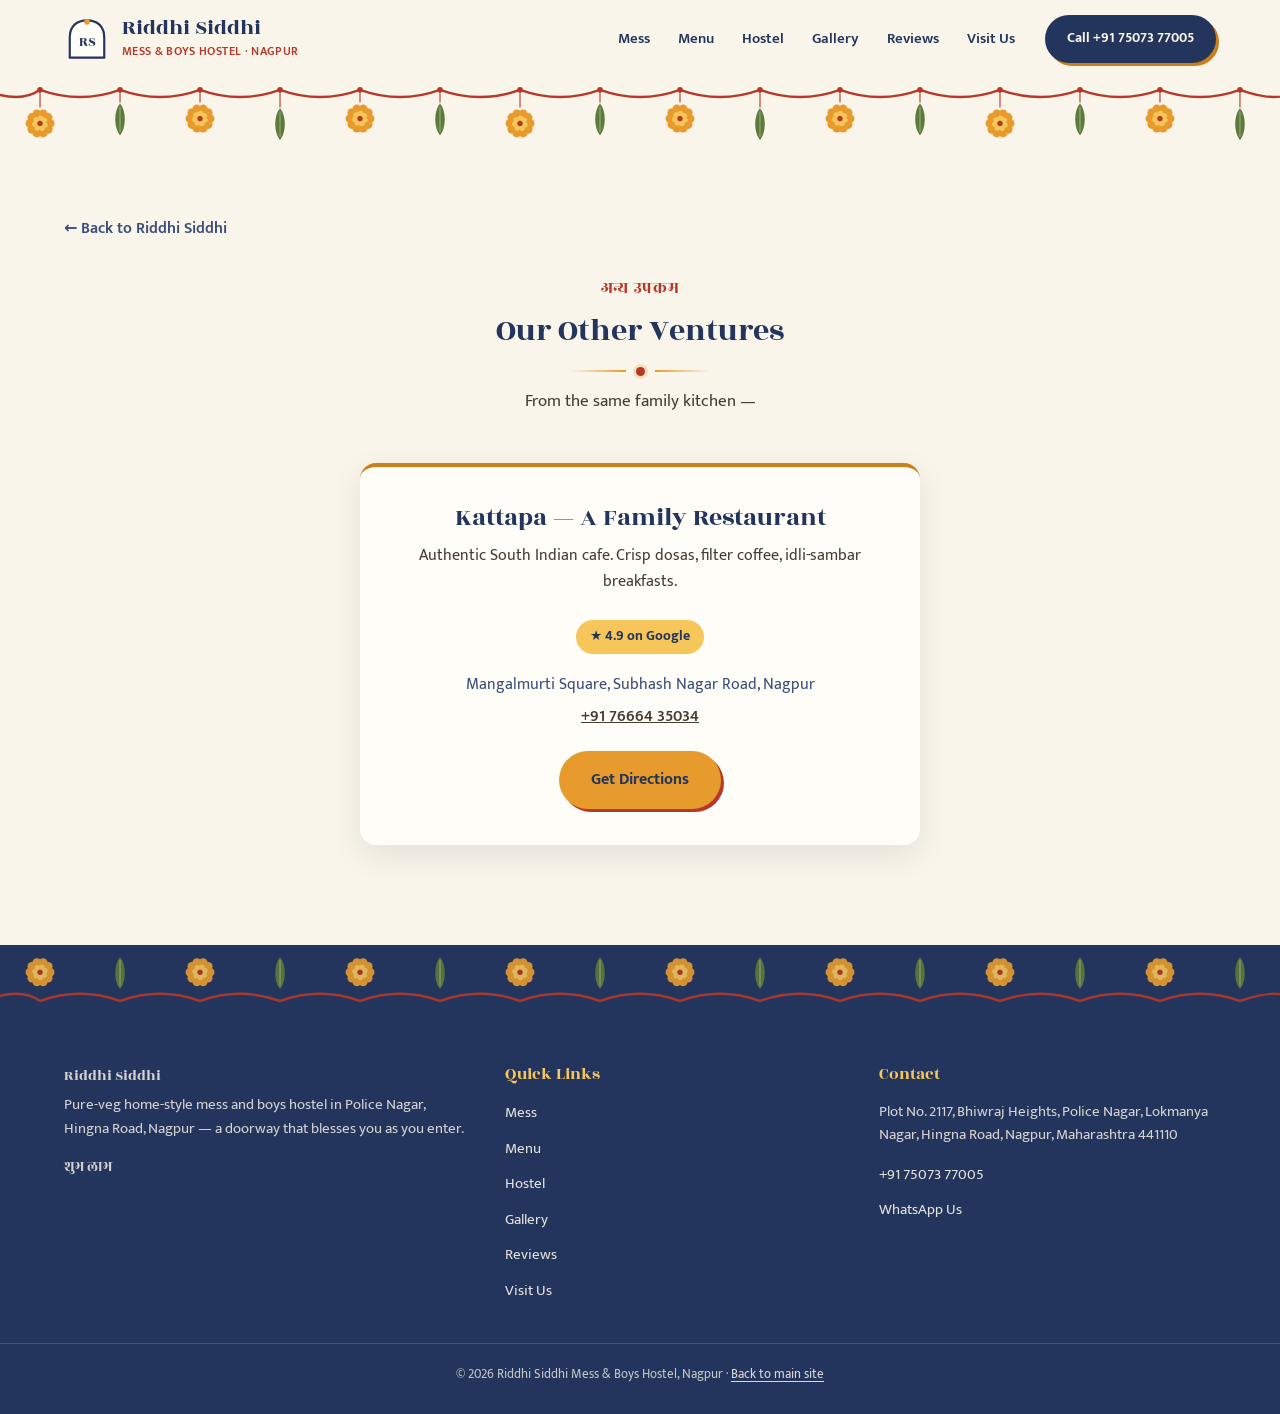
==== ventures.html @ 5cae67b5 "Riddhi Siddhi Mess & Boys Hostel — client review build Static demo site for owner review: mess-first" ====
<!DOCTYPE html>
<html lang="en">
<head>
<meta charset="UTF-8">
<meta name="viewport" content="width=device-width, initial-scale=1.0">
<title>Our Other Ventures · Riddhi Siddhi</title>
<meta name="description" content="From the same family kitchen — Kattapa, a family South Indian restaurant in Nagpur. A quiet page from the team behind Riddhi Siddhi Mess & Boys Hostel.">
<meta property="og:title" content="Our Other Ventures · Riddhi Siddhi">
<meta property="og:description" content="From the same family kitchen — Kattapa, a family South Indian restaurant in Nagpur.">
<meta property="og:type" content="website">
<meta property="og:image" content="https://hitmanrepo.github.io/riddhi-siddhi-demo/assets/photos/photo-7.jpg">

<link rel="icon" href="data:image/svg+xml,%3Csvg xmlns='http://www.w3.org/2000/svg' viewBox='0 0 64 64'%3E%3Crect width='64' height='64' rx='14' fill='%2323355C'/%3E%3Ccircle cx='32' cy='32' r='13' fill='%23C97F1A'/%3E%3Ccircle cx='44' cy='32' r='7' fill='%23E89B2D'/%3E%3Ccircle cx='39.7' cy='43.7' r='7' fill='%23E89B2D'/%3E%3Ccircle cx='27.3' cy='47.1' r='7' fill='%23E89B2D'/%3E%3Ccircle cx='17.4' cy='39.1' r='7' fill='%23E89B2D'/%3E%3Ccircle cx='17.4' cy='24.9' r='7' fill='%23E89B2D'/%3E%3Ccircle cx='27.3' cy='16.9' r='7' fill='%23E89B2D'/%3E%3Ccircle cx='39.7' cy='20.3' r='7' fill='%23E89B2D'/%3E%3Ccircle cx='32' cy='32' r='5' fill='%23B5382A'/%3E%3C/svg%3E">

<link rel="preconnect" href="https://fonts.googleapis.com">
<link rel="preconnect" href="https://fonts.gstatic.com" crossorigin>
<link href="https://fonts.googleapis.com/css2?family=Rozha+One&family=Mukta:wght@400;500;600;700&display=swap" rel="stylesheet">

<link rel="stylesheet" href="css/styles.css">
</head>
<body>
<a class="skip-link" href="#main">Skip to main content</a>

<svg style="display:none" aria-hidden="true">
<defs>
<symbol id="logo-mark" viewBox="0 0 64 64">
  <path d="M8 58V30C8 14 18 6 32 6C46 6 56 14 56 30V58" fill="var(--card)" stroke="var(--nila)" stroke-width="3"/>
  <circle cx="32" cy="8" r="4" fill="var(--genda)"/>
  <text x="32" y="42" text-anchor="middle" font-family="'Rozha One', Georgia, serif" font-size="20" fill="var(--nila)">RS</text>
  <path d="M8 58H56" stroke="var(--nila)" stroke-width="3" stroke-linecap="round"/>
</symbol>
<symbol id="toran-pompom" viewBox="0 0 40 40">
  <circle cx="20" cy="20" r="13" fill="var(--genda-deep)"/>
  <circle cx="32.5" cy="20.0" r="5.6" fill="var(--genda)"/>
  <circle cx="30.1" cy="27.3" r="5.6" fill="var(--genda)"/>
  <circle cx="23.9" cy="31.9" r="5.6" fill="var(--genda)"/>
  <circle cx="16.1" cy="31.9" r="5.6" fill="var(--genda)"/>
  <circle cx="9.9" cy="27.3" r="5.6" fill="var(--genda)"/>
  <circle cx="7.5" cy="20.0" r="5.6" fill="var(--genda)"/>
  <circle cx="9.9" cy="12.7" r="5.6" fill="var(--genda)"/>
  <circle cx="16.1" cy="8.1" r="5.6" fill="var(--genda)"/>
  <circle cx="23.9" cy="8.1" r="5.6" fill="var(--genda)"/>
  <circle cx="30.1" cy="12.7" r="5.6" fill="var(--genda)"/>
  <circle cx="26.2" cy="21.9" r="3.4" fill="var(--haldi)"/>
  <circle cx="22.4" cy="26.1" r="3.4" fill="var(--haldi)"/>
  <circle cx="16.7" cy="25.6" r="3.4" fill="var(--haldi)"/>
  <circle cx="13.6" cy="21.0" r="3.4" fill="var(--haldi)"/>
  <circle cx="15.2" cy="15.6" r="3.4" fill="var(--haldi)"/>
  <circle cx="20.5" cy="13.5" r="3.4" fill="var(--haldi)"/>
  <circle cx="25.4" cy="16.3" r="3.4" fill="var(--haldi)"/>
  <circle cx="20" cy="20" r="3.2" fill="var(--kumkum)"/>
</symbol>
<symbol id="toran-leaf" viewBox="0 0 22 42">
  <path d="M11 1 C19 10 19 31 11 41 C3 31 3 10 11 1 Z" fill="var(--mehendi)"/>
  <path d="M11 5 C11 15 11 27 11 37" stroke="rgba(250,245,234,.55)" stroke-width="1" fill="none"/>
</symbol>
</defs>
</svg>

<header class="site-header">
  <div class="header-inner">
    <a class="brand" href="index.html" aria-label="Riddhi Siddhi home">
      <svg viewBox="0 0 64 64" aria-hidden="true"><use href="#logo-mark"></use></svg>
      <span>
        <span class="brand-word">Riddhi Siddhi</span>
        <span class="brand-sub">Mess &amp; Boys Hostel · Nagpur</span>
      </span>
    </a>

    <nav class="main-nav" aria-label="Primary">
      <ul>
        <li><a href="index.html#mess">Mess</a></li>
        <li><a href="index.html#menu">Menu</a></li>
        <li><a href="index.html#hostel">Hostel</a></li>
        <li><a href="index.html#gallery">Gallery</a></li>
        <li><a href="index.html#reviews">Reviews</a></li>
        <li><a href="index.html#visit">Visit Us</a></li>
      </ul>
      <a class="btn btn-call phone-pill" href="tel:+917507377005">Call +91 75073 77005</a>
    </nav>

    <button class="nav-toggle" aria-label="Open menu" aria-expanded="false" aria-controls="mobile-panel">
      <svg viewBox="0 0 24 24" fill="none" stroke="currentColor" stroke-width="2.2" stroke-linecap="round" aria-hidden="true">
        <path d="M3 6h18M3 12h18M3 18h18"/>
      </svg>
    </button>

    <div class="mobile-panel" id="mobile-panel">
      <ul>
        <li><a href="index.html#mess">Mess</a></li>
        <li><a href="index.html#menu">Menu</a></li>
        <li><a href="index.html#hostel">Hostel</a></li>
        <li><a href="index.html#gallery">Gallery</a></li>
        <li><a href="index.html#reviews">Reviews</a></li>
        <li><a href="index.html#visit">Visit Us</a></li>
      </ul>
      <a class="btn btn-call" href="tel:+917507377005">Call +91 75073 77005</a>
    </div>
  </div>

  <div class="toran-wrap">
    <svg class="toran" viewBox="0 0 1600 86" preserveAspectRatio="xMidYMin meet" aria-hidden="true" focusable="false">
      <path d="M -20 16 Q 25.0 34 50.0 16 Q 100.0 34 150.0 16 Q 200.0 34 250.0 16 Q 300.0 34 350.0 16 Q 400.0 34 450.0 16 Q 500.0 34 550.0 16 Q 600.0 34 650.0 16 Q 700.0 34 750.0 16 Q 800.0 34 850.0 16 Q 900.0 34 950.0 16 Q 1000.0 34 1050.0 16 Q 1100.0 34 1150.0 16 Q 1200.0 34 1250.0 16 Q 1300.0 34 1350.0 16 Q 1400.0 34 1450.0 16 Q 1500.0 34 1550.0 16 Q 1600.0 34 1620 16" fill="none" stroke="var(--kumkum)" stroke-width="3" stroke-linecap="round"/>
      <circle cx="50.0" cy="16" r="3.5" fill="var(--kumkum)"/><circle cx="150.0" cy="16" r="3.5" fill="var(--kumkum)"/><circle cx="250.0" cy="16" r="3.5" fill="var(--kumkum)"/><circle cx="350.0" cy="16" r="3.5" fill="var(--kumkum)"/><circle cx="450.0" cy="16" r="3.5" fill="var(--kumkum)"/><circle cx="550.0" cy="16" r="3.5" fill="var(--kumkum)"/><circle cx="650.0" cy="16" r="3.5" fill="var(--kumkum)"/><circle cx="750.0" cy="16" r="3.5" fill="var(--kumkum)"/><circle cx="850.0" cy="16" r="3.5" fill="var(--kumkum)"/><circle cx="950.0" cy="16" r="3.5" fill="var(--kumkum)"/><circle cx="1050.0" cy="16" r="3.5" fill="var(--kumkum)"/><circle cx="1150.0" cy="16" r="3.5" fill="var(--kumkum)"/><circle cx="1250.0" cy="16" r="3.5" fill="var(--kumkum)"/><circle cx="1350.0" cy="16" r="3.5" fill="var(--kumkum)"/><circle cx="1450.0" cy="16" r="3.5" fill="var(--kumkum)"/><circle cx="1550.0" cy="16" r="3.5" fill="var(--kumkum)"/>
      <g class="toran-pendant" style="animation-delay:0.00s"><line x1="50.0" y1="16" x2="50.0" y2="38" stroke="var(--kumkum)" stroke-width="1.4"/><use href="#toran-pompom" x="30.0" y="38.0" width="40" height="40"/></g>
      <g class="toran-pendant" style="animation-delay:0.35s"><line x1="150.0" y1="16" x2="150.0" y2="32" stroke="var(--kumkum)" stroke-width="1.4"/><use href="#toran-leaf" x="139.0" y="32.0" width="22" height="42"/></g>
      <g class="toran-pendant" style="animation-delay:0.70s"><line x1="250.0" y1="16" x2="250.0" y2="32" stroke="var(--kumkum)" stroke-width="1.4"/><use href="#toran-pompom" x="230.0" y="32.0" width="40" height="40"/></g>
      <g class="toran-pendant" style="animation-delay:1.05s"><line x1="350.0" y1="16" x2="350.0" y2="38" stroke="var(--kumkum)" stroke-width="1.4"/><use href="#toran-leaf" x="339.0" y="38.0" width="22" height="42"/></g>
      <g class="toran-pendant" style="animation-delay:1.40s"><line x1="450.0" y1="16" x2="450.0" y2="32" stroke="var(--kumkum)" stroke-width="1.4"/><use href="#toran-pompom" x="430.0" y="32.0" width="40" height="40"/></g>
      <g class="toran-pendant" style="animation-delay:0.00s"><line x1="550.0" y1="16" x2="550.0" y2="32" stroke="var(--kumkum)" stroke-width="1.4"/><use href="#toran-leaf" x="539.0" y="32.0" width="22" height="42"/></g>
      <g class="toran-pendant" style="animation-delay:0.35s"><line x1="650.0" y1="16" x2="650.0" y2="38" stroke="var(--kumkum)" stroke-width="1.4"/><use href="#toran-pompom" x="630.0" y="38.0" width="40" height="40"/></g>
      <g class="toran-pendant" style="animation-delay:0.70s"><line x1="750.0" y1="16" x2="750.0" y2="32" stroke="var(--kumkum)" stroke-width="1.4"/><use href="#toran-leaf" x="739.0" y="32.0" width="22" height="42"/></g>
      <g class="toran-pendant" style="animation-delay:1.05s"><line x1="850.0" y1="16" x2="850.0" y2="32" stroke="var(--kumkum)" stroke-width="1.4"/><use href="#toran-pompom" x="830.0" y="32.0" width="40" height="40"/></g>
      <g class="toran-pendant" style="animation-delay:1.40s"><line x1="950.0" y1="16" x2="950.0" y2="38" stroke="var(--kumkum)" stroke-width="1.4"/><use href="#toran-leaf" x="939.0" y="38.0" width="22" height="42"/></g>
      <g class="toran-pendant" style="animation-delay:0.00s"><line x1="1050.0" y1="16" x2="1050.0" y2="32" stroke="var(--kumkum)" stroke-width="1.4"/><use href="#toran-pompom" x="1030.0" y="32.0" width="40" height="40"/></g>
      <g class="toran-pendant" style="animation-delay:0.35s"><line x1="1150.0" y1="16" x2="1150.0" y2="32" stroke="var(--kumkum)" stroke-width="1.4"/><use href="#toran-leaf" x="1139.0" y="32.0" width="22" height="42"/></g>
      <g class="toran-pendant" style="animation-delay:0.70s"><line x1="1250.0" y1="16" x2="1250.0" y2="38" stroke="var(--kumkum)" stroke-width="1.4"/><use href="#toran-pompom" x="1230.0" y="38.0" width="40" height="40"/></g>
      <g class="toran-pendant" style="animation-delay:1.05s"><line x1="1350.0" y1="16" x2="1350.0" y2="32" stroke="var(--kumkum)" stroke-width="1.4"/><use href="#toran-leaf" x="1339.0" y="32.0" width="22" height="42"/></g>
      <g class="toran-pendant" style="animation-delay:1.40s"><line x1="1450.0" y1="16" x2="1450.0" y2="32" stroke="var(--kumkum)" stroke-width="1.4"/><use href="#toran-pompom" x="1430.0" y="32.0" width="40" height="40"/></g>
      <g class="toran-pendant" style="animation-delay:0.00s"><line x1="1550.0" y1="16" x2="1550.0" y2="38" stroke="var(--kumkum)" stroke-width="1.4"/><use href="#toran-leaf" x="1539.0" y="38.0" width="22" height="42"/></g>
    </svg>
  </div>
</header>

<main id="main" class="ventures-main">
  <div class="container">
    <a class="back-link reveal" href="index.html">&larr; Back to Riddhi Siddhi</a>

    <div class="section-head reveal">
      <span class="eyebrow" lang="hi">अन्य उपक्रम</span>
      <h1>Our Other Ventures</h1>
      <div class="marigold-rule"><span class="dot" aria-hidden="true"></span></div>
      <p class="lede">From the same family kitchen —</p>
    </div>

    <div class="venture-card reveal">
      <h3>Kattapa — A Family Restaurant</h3>
      <p>Authentic South Indian cafe. Crisp dosas, filter coffee, idli-sambar breakfasts.</p>
      <span class="rating-chip">&#9733; 4.9 on Google</span>
      <address>Mangalmurti Square, Subhash Nagar Road, Nagpur</address>
      <p class="v-phone"><a href="tel:+917666435034">+91 76664 35034</a></p>
      <a class="btn btn-primary" href="https://www.google.com/maps/search/?api=1&query=Kattapa+a+family+Restaurant+Nagpur" target="_blank" rel="noopener">Get Directions</a>
    </div>
  </div>
</main>

<footer class="site-footer">
  <div class="footer-toran-wrap">
    <svg class="toran" viewBox="0 0 1600 86" preserveAspectRatio="xMidYMin meet" aria-hidden="true" focusable="false">
      <path d="M -20 16 Q 25.0 34 50.0 16 Q 100.0 34 150.0 16 Q 200.0 34 250.0 16 Q 300.0 34 350.0 16 Q 400.0 34 450.0 16 Q 500.0 34 550.0 16 Q 600.0 34 650.0 16 Q 700.0 34 750.0 16 Q 800.0 34 850.0 16 Q 900.0 34 950.0 16 Q 1000.0 34 1050.0 16 Q 1100.0 34 1150.0 16 Q 1200.0 34 1250.0 16 Q 1300.0 34 1350.0 16 Q 1400.0 34 1450.0 16 Q 1500.0 34 1550.0 16 Q 1600.0 34 1620 16" fill="none" stroke="var(--kumkum)" stroke-width="3" stroke-linecap="round"/>
      <g class="toran-pendant"><use href="#toran-pompom" x="30.0" y="32.0" width="40" height="40"/></g>
      <g class="toran-pendant" style="animation-delay:.4s"><use href="#toran-leaf" x="139.0" y="30.0" width="22" height="42"/></g>
      <g class="toran-pendant" style="animation-delay:.8s"><use href="#toran-pompom" x="230.0" y="32.0" width="40" height="40"/></g>
      <g class="toran-pendant" style="animation-delay:1.2s"><use href="#toran-leaf" x="339.0" y="30.0" width="22" height="42"/></g>
      <g class="toran-pendant"><use href="#toran-pompom" x="430.0" y="32.0" width="40" height="40"/></g>
      <g class="toran-pendant" style="animation-delay:.4s"><use href="#toran-leaf" x="539.0" y="30.0" width="22" height="42"/></g>
      <g class="toran-pendant" style="animation-delay:.8s"><use href="#toran-pompom" x="630.0" y="32.0" width="40" height="40"/></g>
      <g class="toran-pendant" style="animation-delay:1.2s"><use href="#toran-leaf" x="739.0" y="30.0" width="22" height="42"/></g>
      <g class="toran-pendant"><use href="#toran-pompom" x="830.0" y="32.0" width="40" height="40"/></g>
      <g class="toran-pendant" style="animation-delay:.4s"><use href="#toran-leaf" x="939.0" y="30.0" width="22" height="42"/></g>
      <g class="toran-pendant" style="animation-delay:.8s"><use href="#toran-pompom" x="1030.0" y="32.0" width="40" height="40"/></g>
      <g class="toran-pendant" style="animation-delay:1.2s"><use href="#toran-leaf" x="1139.0" y="30.0" width="22" height="42"/></g>
      <g class="toran-pendant"><use href="#toran-pompom" x="1230.0" y="32.0" width="40" height="40"/></g>
      <g class="toran-pendant" style="animation-delay:.4s"><use href="#toran-leaf" x="1339.0" y="30.0" width="22" height="42"/></g>
      <g class="toran-pendant" style="animation-delay:.8s"><use href="#toran-pompom" x="1430.0" y="32.0" width="40" height="40"/></g>
      <g class="toran-pendant" style="animation-delay:1.2s"><use href="#toran-leaf" x="1539.0" y="30.0" width="22" height="42"/></g>
    </svg>
  </div>

  <div class="footer-inner">
    <div class="footer-col">
      <p class="footer-brand-word">Riddhi Siddhi</p>
      <p>Pure-veg home-style mess and boys hostel in Police Nagar, Hingna Road, Nagpur — a doorway that blesses you as you enter.</p>
      <p class="footer-shubh" lang="hi">शुभ लाभ</p>
    </div>
    <div class="footer-col">
      <h4>Quick Links</h4>
      <ul>
        <li><a href="index.html#mess">Mess</a></li>
        <li><a href="index.html#menu">Menu</a></li>
        <li><a href="index.html#hostel">Hostel</a></li>
        <li><a href="index.html#gallery">Gallery</a></li>
        <li><a href="index.html#reviews">Reviews</a></li>
        <li><a href="index.html#visit">Visit Us</a></li>
      </ul>
    </div>
    <div class="footer-col">
      <h4>Contact</h4>
      <p>Plot No. 2117, Bhiwraj Heights, Police Nagar, Lokmanya Nagar, Hingna Road, Nagpur, Maharashtra 441110</p>
      <ul>
        <li><a href="tel:+917507377005">+91 75073 77005</a></li>
        <li><a href="https://wa.me/917507377005" target="_blank" rel="noopener">WhatsApp Us</a></li>
      </ul>
    </div>
  </div>

  <div class="footer-bottom">
    &copy; 2026 Riddhi Siddhi Mess &amp; Boys Hostel, Nagpur · <a href="index.html">Back to main site</a>
  </div>
</footer>

<script src="js/main.js"></script>
</body>
</html>
---- css/styles.css ----
/* ==========================================================================
   Riddhi Siddhi Mess & Boys Hostel — stylesheet
   Brand: "Shubh Labh" — deep indigo + marigold + kumkum red on warm ivory
   ========================================================================== */

:root {
  --ivory:      #FAF5EA;
  --ivory-deep: #F3EAD8;
  --nila:       #23355C;
  --nila-soft:  #3A4E7A;
  --genda:      #E89B2D;
  --genda-deep: #C97F1A;
  --kumkum:     #B5382A;
  --mehendi:    #5C7A3B;
  --haldi:      #F6C65B;
  --ink-body:   #453D33;
  --card:       #FFFDF7;
  --shadow:     0 10px 30px rgba(35,53,92,.10);

  --font-display: "Rozha One", Georgia, "Times New Roman", serif;
  --font-body: "Mukta", system-ui, -apple-system, "Segoe UI", sans-serif;

  --container-w: 1200px;
  --radius: 16px;
  --header-h: 78px;
}

/* ---------- Reset ---------- */
*, *::before, *::after { box-sizing: border-box; }
html { scroll-behavior: smooth; }
section[id], main[id] { scroll-margin-top: calc(var(--header-h) + 44px); }
@media (prefers-reduced-motion: reduce) {
  html { scroll-behavior: auto; }
  *, *::before, *::after {
    animation-duration: 0.001ms !important;
    animation-iteration-count: 1 !important;
    transition-duration: 0.001ms !important;
    scroll-behavior: auto !important;
  }
}
body {
  margin: 0;
  background: var(--ivory);
  color: var(--ink-body);
  font-family: var(--font-body);
  font-weight: 400;
  line-height: 1.6;
  -webkit-font-smoothing: antialiased;
  overflow-x: hidden;
}
img { max-width: 100%; display: block; }
h1, h2, h3, h4 {
  font-family: var(--font-display);
  color: var(--nila);
  font-weight: 400;
  line-height: 1.2;
  margin: 0 0 .5em;
}
p { margin: 0 0 1em; }
a { color: inherit; }
ul { margin: 0; padding: 0; list-style: none; }
button { font-family: inherit; }

/* ---------- Utility ---------- */
.container {
  width: 100%;
  max-width: var(--container-w);
  margin-inline: auto;
  padding-inline: 24px;
}
.sr-only {
  position: absolute;
  width: 1px; height: 1px;
  padding: 0; margin: -1px;
  overflow: hidden;
  clip: rect(0,0,0,0);
  white-space: nowrap;
  border: 0;
}
.skip-link {
  position: absolute;
  left: 12px; top: -60px;
  background: var(--nila);
  color: var(--ivory);
  padding: 10px 18px;
  border-radius: 8px;
  z-index: 1000;
  transition: top .2s ease;
  text-decoration: none;
  font-weight: 600;
}
.skip-link:focus { top: 12px; }

:focus-visible {
  outline: 3px solid var(--genda);
  outline-offset: 3px;
  border-radius: 4px;
}

section { position: relative; padding: 84px 0; }
.band-ivory { background: var(--ivory); }
.band-deep  { background: var(--ivory-deep); }

/* section opener: eyebrow + heading + marigold rule */
.section-head {
  text-align: center;
  max-width: 720px;
  margin: 0 auto 48px;
}
.eyebrow {
  display: inline-block;
  font-family: var(--font-display);
  color: var(--kumkum);
  font-size: 1.05rem;
  letter-spacing: .04em;
  margin-bottom: 10px;
}
.section-head h2 {
  font-size: clamp(1.9rem, 3.2vw, 2.7rem);
}
.section-head .lede {
  color: var(--ink-body);
  font-size: 1.05rem;
  margin-top: 12px;
}
.marigold-rule {
  display: flex;
  align-items: center;
  justify-content: center;
  gap: 10px;
  margin: 16px auto 0;
  width: 140px;
}
.marigold-rule::before,
.marigold-rule::after {
  content: "";
  height: 2px;
  flex: 1;
  background: linear-gradient(90deg, transparent, var(--genda));
}
.marigold-rule::after { background: linear-gradient(90deg, var(--genda), transparent); }
.marigold-rule .dot {
  width: 9px; height: 9px;
  border-radius: 50%;
  background: var(--kumkum);
  flex-shrink: 0;
  box-shadow: 0 0 0 3px rgba(232,155,45,.25);
}

/* buttons */
.btn {
  display: inline-flex;
  align-items: center;
  gap: 8px;
  padding: 14px 30px;
  border-radius: 999px;
  font-weight: 700;
  font-size: 1rem;
  text-decoration: none;
  border: 2px solid transparent;
  cursor: pointer;
  transition: transform .18s ease, box-shadow .18s ease, background .18s ease;
}
.btn-primary {
  background: var(--genda);
  color: var(--nila);
  box-shadow: 3px 3px 0 var(--kumkum);
}
.btn-primary:hover { background: var(--genda-deep); transform: translateY(-2px); box-shadow: 4px 5px 0 var(--kumkum); }
.btn-outline {
  background: transparent;
  border-color: var(--nila);
  color: var(--nila);
}
.btn-outline:hover { background: var(--nila); color: var(--ivory); transform: translateY(-2px); }
.btn-call {
  background: var(--nila);
  color: var(--ivory);
  box-shadow: 3px 3px 0 var(--genda-deep);
}
.btn-call:hover { background: var(--nila-soft); transform: translateY(-2px); }
.btn-whatsapp {
  background: var(--mehendi);
  color: var(--ivory);
  box-shadow: 3px 3px 0 var(--nila);
}
.btn-whatsapp:hover { background: #4c6630; transform: translateY(-2px); }
.btn small { font-weight: 500; opacity: .85; }

/* ---------- Header ---------- */
.site-header {
  position: sticky;
  top: 0;
  z-index: 500;
  background: rgba(250,245,234,.92);
  backdrop-filter: blur(6px);
  -webkit-backdrop-filter: blur(6px);
  transition: box-shadow .25s ease;
}
.site-header.is-scrolled {
  box-shadow: 0 6px 20px rgba(35,53,92,.12);
}
.header-inner {
  max-width: var(--container-w);
  margin-inline: auto;
  padding: 0 24px;
  height: var(--header-h);
  display: flex;
  align-items: center;
  justify-content: space-between;
  gap: 16px;
}
.brand {
  display: flex;
  align-items: center;
  gap: 12px;
  text-decoration: none;
}
.brand svg { width: 46px; height: 46px; flex-shrink: 0; }
.brand-word {
  font-family: var(--font-display);
  color: var(--nila);
  font-size: 1.35rem;
  line-height: 1.1;
}
.brand-sub {
  display: block;
  font-family: var(--font-body);
  font-size: .72rem;
  font-weight: 600;
  letter-spacing: .03em;
  color: var(--kumkum);
  text-transform: uppercase;
}
.main-nav {
  display: flex;
  align-items: center;
  gap: 28px;
}
.main-nav ul { display: flex; gap: 24px; }
.main-nav a:not(.btn) {
  text-decoration: none;
  color: var(--nila);
  font-weight: 600;
  font-size: .96rem;
  padding: 6px 2px;
  position: relative;
}
.main-nav a:not(.btn)::after {
  content: "";
  position: absolute;
  left: 0; right: 100%;
  bottom: -2px;
  height: 2px;
  background: var(--genda);
  transition: right .2s ease;
}
.main-nav a:not(.btn):hover::after,
.main-nav a.is-active::after { right: 0; }
.main-nav a.is-active { color: var(--kumkum); }
.phone-pill {
  padding: 10px 20px;
  font-size: .9rem;
}
.nav-toggle {
  display: none;
  background: none;
  border: none;
  cursor: pointer;
  padding: 8px;
  color: var(--nila);
}
.nav-toggle svg { width: 28px; height: 28px; }
.mobile-panel {
  display: none;
  position: absolute;
  top: 100%; left: 0; right: 0;
  background: var(--ivory);
  border-top: 1px solid rgba(35,53,92,.12);
  box-shadow: 0 12px 24px rgba(35,53,92,.14);
  padding: 20px 24px 28px;
}
.mobile-panel ul { display: flex; flex-direction: column; gap: 4px; }
.mobile-panel a:not(.btn) {
  display: block;
  padding: 12px 4px;
  text-decoration: none;
  color: var(--nila);
  font-weight: 600;
  font-size: 1.05rem;
  border-bottom: 1px solid rgba(35,53,92,.08);
}
.mobile-panel .btn { margin-top: 16px; width: 100%; justify-content: center; }
.site-header.nav-open .mobile-panel { display: block; }

/* ---------- Toran garland ---------- */
.toran-wrap {
  position: relative;
  width: 100%;
  max-height: 150px;
  overflow: hidden;
  pointer-events: none;
  margin-top: -1px;
}
.toran { width: 100%; height: auto; display: block; }
.toran-pendant {
  transform-box: fill-box;
  transform-origin: 50% 0%;
  animation: toran-sway 3.4s ease-in-out infinite;
}
@keyframes toran-sway {
  0%, 100% { transform: rotate(-2deg); }
  50% { transform: rotate(2deg); }
}
@media (prefers-reduced-motion: reduce) {
  .toran-pendant { animation: none; }
}

/* ---------- Warli divider ---------- */
.warli-divider-wrap {
  width: 100%;
  overflow: hidden;
  line-height: 0;
  background: inherit;
}
.warli-divider { width: 100%; height: 48px; display: block; }

/* ---------- Hero ---------- */
.hero {
  padding-top: 56px;
  padding-bottom: 70px;
  background:
    radial-gradient(ellipse at 15% 20%, rgba(232,155,45,.10), transparent 55%),
    radial-gradient(ellipse at 85% 70%, rgba(181,56,42,.07), transparent 55%),
    var(--ivory);
}
.hero-inner {
  max-width: var(--container-w);
  margin-inline: auto;
  padding-inline: 24px;
  display: grid;
  grid-template-columns: 1.05fr .95fr;
  gap: 48px;
  align-items: center;
}
.shubh-labh-badge {
  display: inline-flex;
  align-items: center;
  gap: 10px;
  padding: 8px 20px;
  border: 1.5px solid var(--genda-deep);
  border-radius: 999px;
  background: var(--card);
  color: var(--kumkum);
  font-family: var(--font-display);
  font-size: 1.15rem;
  margin-bottom: 22px;
}
.shubh-labh-badge svg { width: 18px; height: 18px; }
.hero h1 {
  font-size: clamp(2.3rem, 5vw, 3.8rem);
  margin-bottom: 10px;
}
.hero .devanagari-line {
  font-family: var(--font-display);
  color: var(--nila-soft);
  font-size: 1.15rem;
  margin-bottom: 18px;
}
.hero .lede {
  font-size: 1.12rem;
  max-width: 54ch;
  margin-bottom: 30px;
}
.hero-ctas {
  display: flex;
  flex-wrap: wrap;
  gap: 16px;
  margin-bottom: 36px;
}
.stat-chips {
  display: flex;
  flex-wrap: wrap;
  gap: 12px;
}
.stat-chip {
  display: inline-flex;
  align-items: center;
  gap: 8px;
  background: var(--card);
  border-radius: 999px;
  padding: 9px 16px 9px 10px;
  font-size: .86rem;
  font-weight: 600;
  color: var(--nila);
  box-shadow: var(--shadow);
}
.stat-chip svg { width: 22px; height: 22px; flex-shrink: 0; }

/* Hero thali illustration */
.hero-visual { position: relative; display: flex; justify-content: center; }
.thali-illustration { width: min(100%, 480px); height: auto; }
.floating-chip {
  position: absolute;
  background: var(--card);
  color: var(--nila);
  font-weight: 700;
  font-size: .82rem;
  padding: 8px 16px;
  border-radius: 999px;
  box-shadow: var(--shadow);
  border-top: 2px solid var(--genda-deep);
  animation: chip-float 5s ease-in-out infinite;
}
.chip-1 { top: 4%;  left: -4%;  animation-delay: 0s; }
.chip-2 { top: 46%; right: -6%; animation-delay: 1.2s; }
.chip-3 { bottom: 2%; left: 6%; animation-delay: 2.4s; }
@keyframes chip-float {
  0%, 100% { transform: translateY(0); }
  50% { transform: translateY(-9px); }
}
@media (prefers-reduced-motion: reduce) {
  .floating-chip { animation: none; }
}

/* ---------- Feature / icon cards ---------- */
.card-grid {
  display: grid;
  grid-template-columns: repeat(4, 1fr);
  gap: 22px;
}
.icon-card {
  background: var(--card);
  border-radius: var(--radius);
  border-top: 4px solid var(--genda-deep);
  box-shadow: var(--shadow);
  padding: 28px 22px;
  text-align: center;
}
.icon-card .icon-wrap {
  width: 56px; height: 56px;
  margin: 0 auto 16px;
  display: flex; align-items: center; justify-content: center;
}
.icon-card .icon-wrap svg { width: 48px; height: 48px; }
.icon-card h3 { font-size: 1.15rem; margin-bottom: 8px; }
.icon-card p { font-size: .93rem; margin-bottom: 0; color: var(--ink-body); }

/* plans row */
.plans-row {
  display: grid;
  grid-template-columns: repeat(3, 1fr);
  gap: 22px;
  margin-top: 40px;
}
.plan-card {
  background: var(--card);
  border-radius: var(--radius);
  border-top: 4px solid var(--kumkum);
  box-shadow: var(--shadow);
  padding: 30px 26px;
  text-align: center;
  display: flex;
  flex-direction: column;
}
.plan-card h3 { font-size: 1.3rem; margin-bottom: 8px; }
.plan-card p { flex-grow: 1; font-size: .95rem; }
.plan-card .btn { margin-top: 14px; align-self: center; }
.honesty-line {
  text-align: center;
  margin-top: 28px;
  font-size: .92rem;
  color: var(--nila-soft);
  font-style: italic;
}

/* ---------- Menu ---------- */
.menu-board {
  background: var(--card);
  border-radius: 20px;
  box-shadow: var(--shadow);
  padding: 10px;
  overflow: hidden;
}
.menu-table-wrap { width: 100%; overflow-x: auto; }
table.menu-table {
  width: 100%;
  border-collapse: collapse;
  min-width: 760px;
}
.menu-table th, .menu-table td {
  padding: 16px 14px;
  text-align: left;
  vertical-align: top;
  border-bottom: 1px solid rgba(35,53,92,.08);
}
.menu-table thead th {
  font-family: var(--font-display);
  color: var(--nila);
  font-size: 1.05rem;
  font-weight: 400;
  background: var(--ivory-deep);
}
.menu-table td { font-size: .92rem; }
.menu-table .col-sun, .menu-table th.col-sun {
  background: linear-gradient(180deg, var(--haldi), rgba(246,198,91,.35));
}
.menu-table tbody tr:last-child td { border-bottom: none; }
.menu-note-chips {
  display: flex;
  flex-wrap: wrap;
  justify-content: center;
  gap: 12px;
  margin-top: 28px;
}
.menu-caption {
  text-align: center;
  font-size: .88rem;
  color: var(--nila-soft);
  margin-top: -28px;
  margin-bottom: 28px;
  font-style: italic;
}

/* day cards (mobile menu view) */
.menu-cards { display: none; }
.day-card {
  background: var(--card);
  border-radius: 14px;
  box-shadow: var(--shadow);
  padding: 18px 20px;
  margin-bottom: 14px;
  border-left: 4px solid var(--genda-deep);
}
.day-card.is-sunday { border-left-color: var(--kumkum); background: linear-gradient(180deg, rgba(246,198,91,.28), var(--card) 40%); }
.day-card h4 { font-family: var(--font-display); color: var(--nila); font-size: 1.1rem; margin-bottom: 6px; }
.day-card p { margin: 0; font-size: .93rem; }

/* ---------- Hostel ---------- */
.hostel-intro { max-width: 640px; margin: 0 auto 44px; text-align: center; font-size: 1.05rem; }
.amenity-grid {
  display: grid;
  grid-template-columns: repeat(4, 1fr);
  gap: 20px;
  margin-bottom: 56px;
}
.amenity-card {
  background: var(--card);
  border-radius: 14px;
  border-top: 4px solid var(--genda-deep);
  box-shadow: var(--shadow);
  padding: 22px 16px;
  text-align: center;
}
.amenity-card .icon-wrap { width: 44px; height: 44px; margin: 0 auto 12px; }
.amenity-card .icon-wrap svg { width: 38px; height: 38px; }
.amenity-card p { font-size: .88rem; font-weight: 600; color: var(--nila); margin: 0; }

.room-types {
  display: grid;
  grid-template-columns: repeat(2, 1fr);
  gap: 26px;
}
.room-card {
  background: var(--card);
  border-radius: var(--radius);
  box-shadow: var(--shadow);
  overflow: hidden;
  border-top: 4px solid var(--genda-deep);
}
.room-card img { width: 100%; height: 260px; object-fit: cover; }
.room-card .room-body { padding: 22px 24px; }
.room-card h3 { font-size: 1.3rem; margin-bottom: 8px; }
.room-card p { font-size: .95rem; }

/* ---------- Gallery ---------- */
.gallery-note { text-align: center; margin: -28px auto 40px; max-width: 520px; font-style: italic; color: var(--nila-soft); }
.gallery-grid {
  display: grid;
  grid-template-columns: repeat(4, 1fr);
  grid-auto-rows: 190px;
  gap: 16px;
}
.gallery-item {
  position: relative;
  border-radius: 14px;
  overflow: hidden;
  box-shadow: var(--shadow);
  display: block;
  text-decoration: none;
}
.gallery-item img { width: 100%; height: 100%; object-fit: cover; transition: transform .4s ease; }
.gallery-item:hover img { transform: scale(1.06); }
.gallery-item .g-cap {
  position: absolute;
  left: 0; right: 0; bottom: 0;
  padding: 10px 14px 8px;
  background: linear-gradient(0deg, rgba(35,53,92,.82), transparent);
  color: var(--ivory);
  font-size: .82rem;
  font-weight: 600;
}
.gallery-item.g-tall { grid-row: span 2; }

/* ---------- Reviews: Google widget (deliberately breaks site styling) ---------- */
.google-widget {
  --g-surface: #FFFFFF;
  --g-text: #202124;
  --g-text-secondary: #5F6368;
  --g-border: #DADCE0;
  --g-divider: #E8EAED;
  --g-blue: #1A73E8;
  --g-amber: #FBBC04;
  font-family: "Roboto", Arial, sans-serif;
  background: var(--g-surface);
  color: var(--g-text);
  border: 1px solid var(--g-border);
  border-radius: 12px;
  box-shadow: 0 1px 3px rgba(60,64,67,.15);
  margin-top: 44px;
  padding: 24px;
  text-align: left;
}

.gw-header {
  display: flex;
  align-items: flex-start;
  justify-content: space-between;
  gap: 16px;
  flex-wrap: wrap;
  padding-bottom: 20px;
}
.gw-header-left { display: flex; align-items: flex-start; gap: 10px; }
.gw-pin { width: 22px; height: 22px; flex-shrink: 0; margin-top: 2px; }
.gw-place-name { font-weight: 500; font-size: .98rem; color: var(--g-text); margin: 0; letter-spacing: .01em; }
.gw-place-sub { font-size: .84rem; color: var(--g-text-secondary); margin: 3px 0 0; }
.gw-maps-link {
  color: var(--g-blue);
  font-size: .88rem;
  font-weight: 500;
  text-decoration: none;
  white-space: nowrap;
}
.gw-maps-link:hover { text-decoration: underline; }

.gw-summary {
  display: grid;
  grid-template-columns: auto 1fr;
  gap: 40px;
  align-items: center;
  padding: 20px 0;
}
.gw-summary-left { text-align: center; min-width: 140px; }
.gw-rating-big { font-size: 3.5rem; line-height: 1; margin: 0; color: var(--g-text); font-weight: 400; }
.gw-summary-left .g-stars { justify-content: center; margin: 8px 0 6px; }
.gw-reviews-count { font-size: .86rem; color: var(--g-text-secondary); margin: 0; }

.gw-histogram { display: flex; flex-direction: column; gap: 8px; }
.gw-hist-row { display: grid; grid-template-columns: 14px 1fr; align-items: center; gap: 10px; }
.gw-hist-label { font-size: .82rem; color: var(--g-text-secondary); text-align: right; }
.gw-hist-track {
  display: block;
  height: 8px;
  border-radius: 4px;
  background: var(--g-divider);
  overflow: hidden;
}
.gw-hist-bar { display: block; height: 100%; background: var(--g-amber); border-radius: 4px; }

.g-stars { display: inline-flex; gap: 2px; }
.g-star { position: relative; width: 18px; height: 18px; display: inline-block; }
.g-star svg { position: absolute; inset: 0; width: 100%; height: 100%; }
.g-star-bg { fill: var(--g-divider); }
.g-star-fg { fill: var(--g-amber); clip-path: inset(0 calc(100% - var(--fill, 0%)) 0 0); }

.gw-divider { border-top: 1px solid var(--g-divider); }

.gw-reviews-list {
  display: grid;
  grid-template-columns: 1fr;
  padding-top: 4px;
}
.gw-review-row {
  display: flex;
  gap: 14px;
  padding: 20px 0;
  border-bottom: 1px solid var(--g-divider);
}
.gw-avatar {
  flex-shrink: 0;
  width: 40px; height: 40px;
  border-radius: 50%;
  display: flex;
  align-items: center;
  justify-content: center;
  color: #fff;
  font-weight: 500;
  font-size: 1rem;
}
.gw-review-body { min-width: 0; }
.gw-reviewer-name { font-weight: 500; font-size: .92rem; color: var(--g-text); margin: 0; }
.gw-reviewer-sub { font-size: .8rem; color: var(--g-text-secondary); margin: 2px 0 6px; }
.gw-review-meta { display: flex; align-items: center; gap: 8px; margin-bottom: 8px; }
.gw-review-date { font-size: .82rem; color: var(--g-text-secondary); }
.gw-review-text { font-size: .92rem; color: #3C4043; margin: 0; line-height: 1.55; }
.gw-owner-response {
  margin-top: 12px;
  padding: 12px 14px;
  background: #F8F9FA;
  border-left: 3px solid var(--g-border);
  border-radius: 0 8px 8px 0;
}
.gw-owner-label { font-size: .78rem; font-weight: 500; color: var(--g-text-secondary); margin: 0 0 4px; }
.gw-owner-text { font-size: .88rem; color: #3C4043; margin: 0; line-height: 1.55; }

.gw-footer {
  display: flex;
  align-items: center;
  justify-content: space-between;
  gap: 16px;
  flex-wrap: wrap;
  padding-top: 20px;
}
.gw-footer-left { display: flex; align-items: center; gap: 8px; color: var(--g-text-secondary); font-size: .86rem; }
.gw-mark { width: 20px; height: 20px; flex-shrink: 0; }
.gw-footer-actions { display: flex; gap: 10px; flex-wrap: wrap; }
.gw-btn {
  background: #fff;
  border: 1px solid var(--g-border);
  color: var(--g-blue);
  font-family: "Roboto", Arial, sans-serif;
  font-weight: 500;
  font-size: .86rem;
  padding: 9px 16px;
  border-radius: 4px;
  text-decoration: none;
  white-space: nowrap;
  transition: background .15s ease;
}
.gw-btn:hover { background: #F8F9FA; }

.reviews-trust-line {
  text-align: center;
  margin-top: 26px;
  color: var(--nila-soft);
  font-style: italic;
}

/* ---------- Visit ---------- */
.visit-grid {
  display: grid;
  grid-template-columns: 1fr 1fr;
  gap: 40px;
  align-items: start;
}
.visit-details h3 { font-size: 1.3rem; margin-bottom: 12px; }
.visit-details address { font-style: normal; margin-bottom: 18px; line-height: 1.7; }
.visit-details .hours { margin-bottom: 22px; font-weight: 600; color: var(--nila); }
.visit-actions { display: flex; flex-wrap: wrap; gap: 14px; margin-bottom: 22px; }
.map-embed {
  border-radius: var(--radius);
  overflow: hidden;
  box-shadow: var(--shadow);
  line-height: 0;
}
.map-embed iframe { width: 100%; height: 360px; border: 0; display: block; }
.find-us-note { margin-top: 16px; font-size: .92rem; color: var(--nila-soft); font-style: italic; }

/* ---------- Footer ---------- */
.site-footer { background: var(--nila); color: var(--ivory); padding-top: 0; }
.footer-toran-wrap {
  transform: scaleY(-1);
  max-height: 90px;
  overflow: hidden;
  pointer-events: none;
}
.footer-toran-wrap .toran { opacity: .9; }
.footer-inner {
  max-width: var(--container-w);
  margin-inline: auto;
  padding: 50px 24px 30px;
  display: grid;
  grid-template-columns: 1.2fr 1fr 1fr;
  gap: 36px;
}
.footer-col h4 {
  color: var(--haldi);
  font-size: 1.05rem;
  margin-bottom: 16px;
}
.footer-brand-word { font-family: var(--font-display); font-size: 1.5rem; color: var(--ivory); margin-bottom: 6px; }
.footer-shubh { color: var(--haldi); font-family: var(--font-display); font-size: 1.1rem; margin-top: 10px; }
.footer-col p { font-size: .92rem; color: rgba(250,245,234,.82); }
.footer-col ul li { margin-bottom: 10px; }
.footer-col a { text-decoration: none; color: rgba(250,245,234,.9); font-size: .93rem; }
.footer-col a:hover { color: var(--genda); }
.footer-bottom {
  border-top: 1px solid rgba(250,245,234,.15);
  padding: 20px 24px 28px;
  text-align: center;
  font-size: .84rem;
  color: rgba(250,245,234,.75);
}
.footer-bottom a {
  text-decoration: underline;
  color: rgba(250,245,234,.85);
  text-underline-offset: 3px;
}
.footer-bottom a:hover { color: var(--genda); }

/* ---------- Ventures page ---------- */
.ventures-main { padding: 70px 0 100px; }
.back-link {
  display: inline-block;
  margin-bottom: 34px;
  color: var(--nila-soft);
  text-decoration: none;
  font-weight: 600;
}
.back-link:hover { color: var(--kumkum); }
.venture-card {
  max-width: 560px;
  margin: 0 auto;
  background: var(--card);
  border-radius: var(--radius);
  border-top: 4px solid var(--genda-deep);
  box-shadow: var(--shadow);
  padding: 36px 34px;
  text-align: center;
}
.venture-card h3 { font-size: 1.6rem; margin-bottom: 10px; }
.venture-card .rating-chip {
  display: inline-flex;
  align-items: center;
  gap: 6px;
  background: var(--haldi);
  color: var(--nila);
  font-weight: 700;
  font-size: .85rem;
  padding: 6px 14px;
  border-radius: 999px;
  margin: 10px 0 18px;
}
.venture-card address { font-style: normal; margin-bottom: 6px; color: var(--nila-soft); }
.venture-card .v-phone { margin-bottom: 22px; font-weight: 600; }

/* ---------- Reveal on scroll ---------- */
.reveal {
  opacity: 0;
  transform: translateY(24px);
  transition: opacity .6s ease, transform .6s ease;
}
.reveal.is-visible { opacity: 1; transform: translateY(0); }
@media (prefers-reduced-motion: reduce) {
  .reveal { opacity: 1; transform: none; transition: none; }
}

/* ---------- Responsive ---------- */
@media (max-width: 980px) {
  .hero-inner { grid-template-columns: 1fr; }
  .hero-visual { order: -1; max-width: 380px; margin-inline: auto; }
  .card-grid { grid-template-columns: repeat(2, 1fr); }
  .plans-row { grid-template-columns: 1fr; }
  .amenity-grid { grid-template-columns: repeat(2, 1fr); }
  .room-types { grid-template-columns: 1fr; }
  .gallery-grid { grid-template-columns: repeat(2, 1fr); }
  .gallery-item.g-tall { grid-row: span 2; }
  .visit-grid { grid-template-columns: 1fr; }
  .footer-inner { grid-template-columns: 1fr 1fr; }
}

@media (max-width: 720px) {
  .main-nav { display: none; }
  .nav-toggle { display: inline-flex; }
  .menu-table-wrap { display: none; }
  .menu-cards { display: block; }
  .menu-caption { margin-top: 0; }
  section { padding: 60px 0; }
  .footer-inner { grid-template-columns: 1fr; }
}

@media (max-width: 560px) {
  .card-grid { grid-template-columns: 1fr; }
  .amenity-grid { grid-template-columns: 1fr 1fr; }
  .gallery-grid { grid-template-columns: 1fr 1fr; }
  .hero-ctas { flex-direction: column; align-items: stretch; }
  .hero-ctas .btn { justify-content: center; }
  .stat-chips { justify-content: center; }
  .visit-actions { flex-direction: column; align-items: stretch; }
  .visit-actions .btn { justify-content: center; }
}

@media (max-width: 400px) {
  .gallery-grid { grid-template-columns: 1fr; }
  .gallery-item.g-tall { grid-row: span 1; }
  .amenity-grid { grid-template-columns: 1fr; }
}

/* ---------- Google widget responsive ---------- */
@media (min-width: 900px) {
  .gw-reviews-list { grid-template-columns: 1fr 1fr; column-gap: 28px; }
  .gw-review-row { border-bottom: 1px solid var(--g-divider); }
}

@media (max-width: 640px) {
  .gw-summary { grid-template-columns: 1fr; gap: 20px; text-align: center; }
  .gw-summary-left { margin-inline: auto; }
  .gw-histogram { max-width: 320px; margin-inline: auto; width: 100%; }
}

@media (max-width: 480px) {
  .google-widget { padding: 18px; }
  .gw-header { flex-direction: column; align-items: flex-start; }
  .gw-footer { flex-direction: column; align-items: flex-start; }
  .gw-footer-actions { width: 100%; }
  .gw-btn { flex: 1; text-align: center; }
}
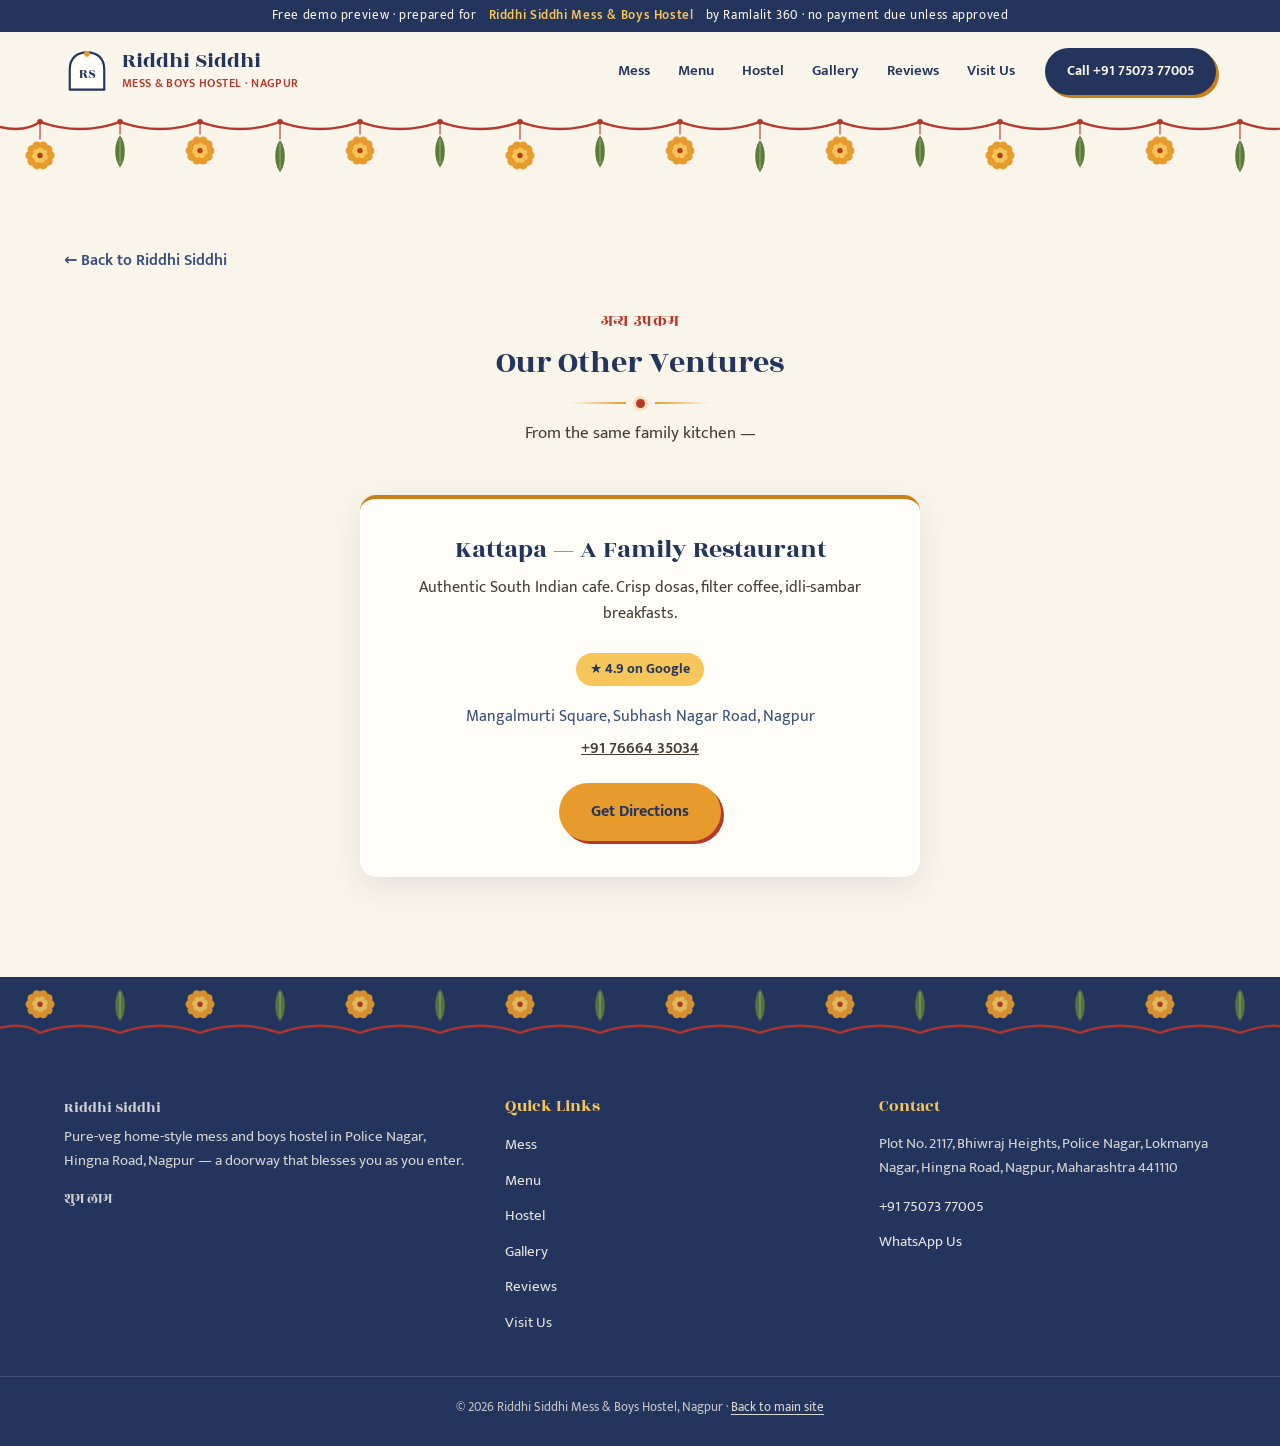
==== commit 698d1bcc: "Redeploy demo: add Ramlalit 360 demo preview ribbon Co-Authored-By: Claude Opus 5 <noreply@anthropic" ====
--- a/ventures.html
+++ b/ventures.html
@@ -19,6 +19,7 @@
 <link rel="stylesheet" href="css/styles.css">
 </head>
 <body>
+<div class="demo-ribbon">Free demo preview · prepared for <strong>Riddhi Siddhi Mess &amp; Boys Hostel</strong> by Ramlalit 360 · no payment due unless approved</div>
 <a class="skip-link" href="#main">Skip to main content</a>
 
 <svg style="display:none" aria-hidden="true">
--- a/css/styles.css
+++ b/css/styles.css
@@ -186,6 +186,33 @@
 }
 .btn-whatsapp:hover { background: #4c6630; transform: translateY(-2px); }
 .btn small { font-weight: 500; opacity: .85; }
+
+/* ---------- demo ribbon ---------- */
+.demo-ribbon {
+  background: var(--nila);
+  color: var(--ivory);
+  font-family: var(--font-body);
+  font-size: 12.5px;
+  letter-spacing: .05em;
+  line-height: 1.45;
+  text-align: center;
+  padding: 7px 14px;
+  display: flex;
+  justify-content: center;
+  align-items: center;
+  gap: 12px;
+  flex-wrap: wrap;
+}
+.demo-ribbon strong {
+  color: var(--haldi);
+  font-weight: 600;
+}
+@media (max-width: 480px) {
+  .demo-ribbon {
+    font-size: 11.5px;
+    padding: 8px 12px;
+  }
+}
 
 /* ---------- Header ---------- */
 .site-header {
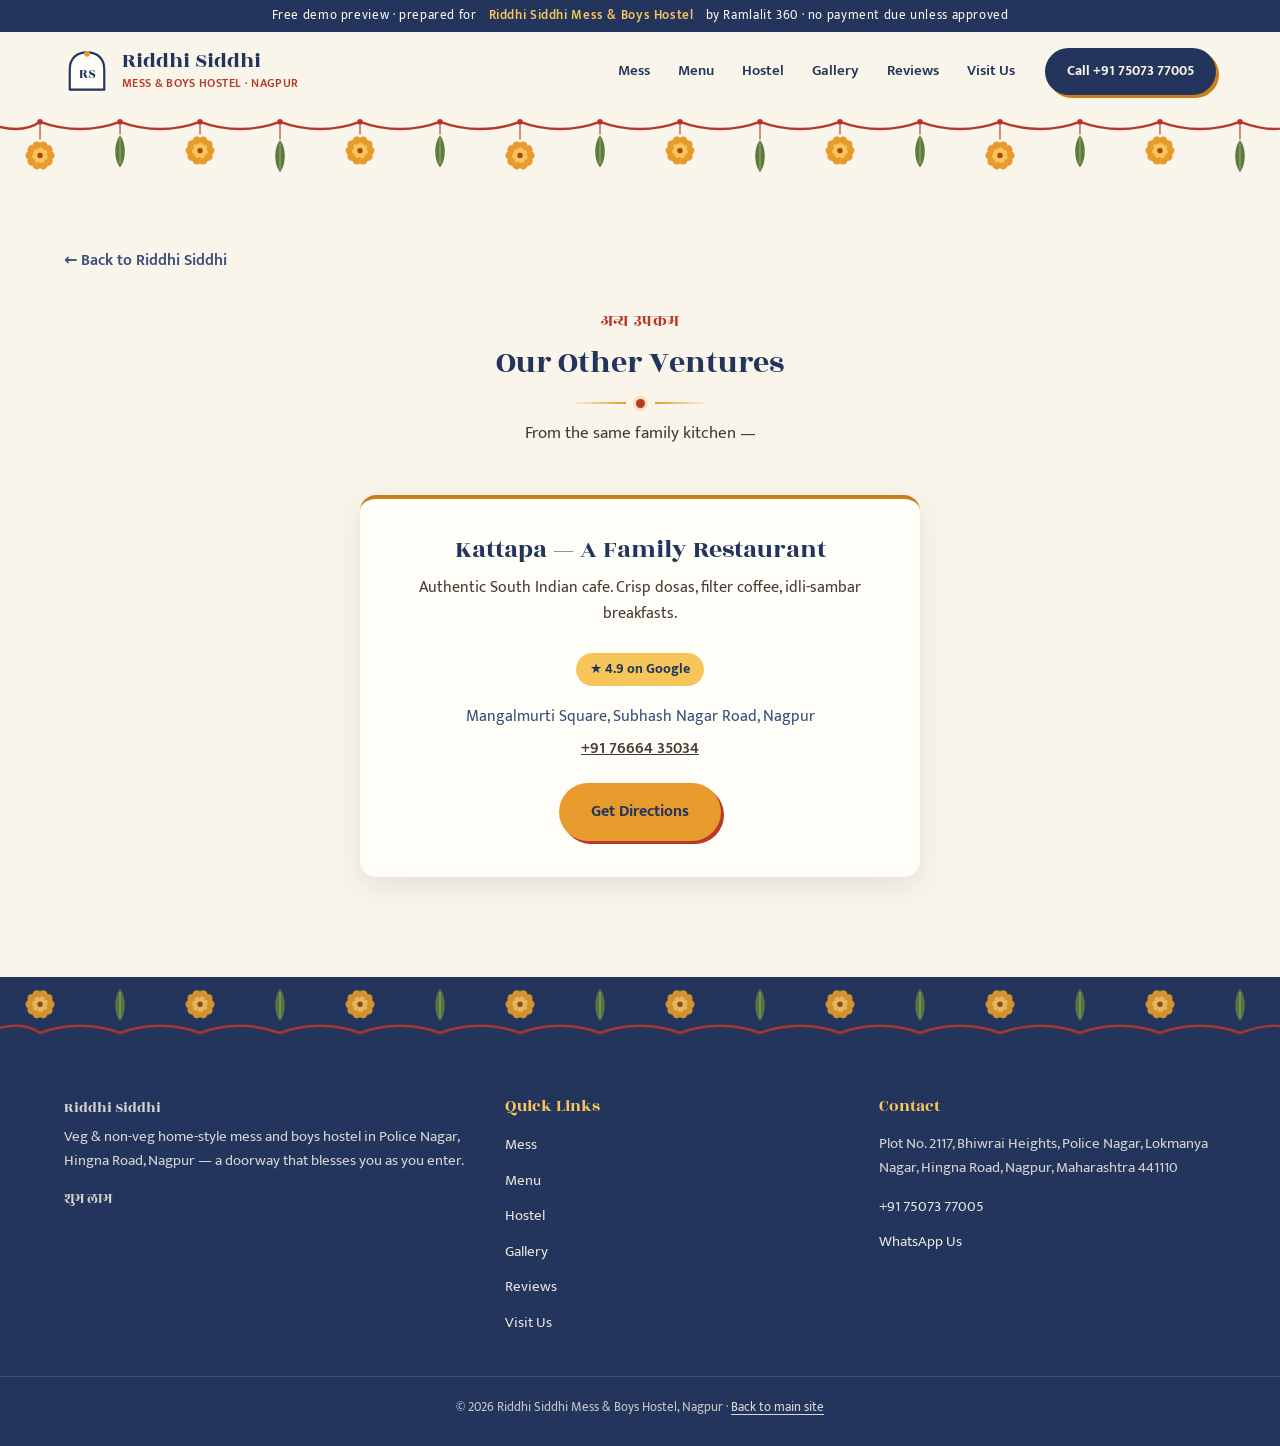
==== commit a77a4713: "Redeploy demo: Bhiwrai name fix, veg & non-veg mess, thali photo band Co-Authored-By: Claude Fable 5" ====
--- a/ventures.html
+++ b/ventures.html
@@ -171,7 +171,7 @@
   <div class="footer-inner">
     <div class="footer-col">
       <p class="footer-brand-word">Riddhi Siddhi</p>
-      <p>Pure-veg home-style mess and boys hostel in Police Nagar, Hingna Road, Nagpur — a doorway that blesses you as you enter.</p>
+      <p>Veg &amp; non-veg home-style mess and boys hostel in Police Nagar, Hingna Road, Nagpur — a doorway that blesses you as you enter.</p>
       <p class="footer-shubh" lang="hi">शुभ लाभ</p>
     </div>
     <div class="footer-col">
@@ -187,7 +187,7 @@
     </div>
     <div class="footer-col">
       <h4>Contact</h4>
-      <p>Plot No. 2117, Bhiwraj Heights, Police Nagar, Lokmanya Nagar, Hingna Road, Nagpur, Maharashtra 441110</p>
+      <p>Plot No. 2117, Bhiwrai Heights, Police Nagar, Lokmanya Nagar, Hingna Road, Nagpur, Maharashtra 441110</p>
       <ul>
         <li><a href="tel:+917507377005">+91 75073 77005</a></li>
         <li><a href="https://wa.me/917507377005" target="_blank" rel="noopener">WhatsApp Us</a></li>
--- a/css/styles.css
+++ b/css/styles.css
@@ -493,12 +493,64 @@
 .plan-card h3 { font-size: 1.3rem; margin-bottom: 8px; }
 .plan-card p { flex-grow: 1; font-size: .95rem; }
 .plan-card .btn { margin-top: 14px; align-self: center; }
+.plans-veg-line {
+  text-align: center;
+  margin-top: 18px;
+  font-size: .92rem;
+  font-weight: 600;
+  color: var(--nila);
+}
 .honesty-line {
   text-align: center;
   margin-top: 28px;
   font-size: .92rem;
   color: var(--nila-soft);
   font-style: italic;
+}
+
+/* thali photo band (stock photos, inside #mess only) */
+.thali-photo-band {
+  display: grid;
+  grid-template-columns: repeat(4, 1fr);
+  gap: 16px;
+  margin: 44px 0 14px;
+}
+.thali-photo-item {
+  position: relative;
+  border-radius: 14px;
+  overflow: hidden;
+  box-shadow: var(--shadow);
+  aspect-ratio: 4 / 3;
+}
+.thali-photo-item img {
+  width: 100%;
+  height: 100%;
+  object-fit: cover;
+  display: block;
+}
+.tp-cap {
+  position: absolute;
+  left: 10px;
+  bottom: 10px;
+  display: inline-flex;
+  align-items: center;
+  gap: 6px;
+  background: var(--card);
+  color: var(--nila);
+  font-size: .78rem;
+  font-weight: 700;
+  padding: 6px 12px;
+  border-radius: 999px;
+  box-shadow: var(--shadow);
+  max-width: calc(100% - 20px);
+}
+.tp-mark { width: 10px; height: 10px; flex-shrink: 0; }
+.thali-photo-note {
+  text-align: center;
+  font-size: .86rem;
+  font-style: italic;
+  color: var(--nila-soft);
+  margin: 0 0 8px;
 }
 
 /* ---------- Menu ---------- */
@@ -533,6 +585,26 @@
   background: linear-gradient(180deg, var(--haldi), rgba(246,198,91,.35));
 }
 .menu-table tbody tr:last-child td { border-bottom: none; }
+.menu-dish {
+  display: flex;
+  align-items: flex-start;
+  gap: 6px;
+  margin: 0 0 8px;
+}
+.menu-dish:last-child { margin-bottom: 0; }
+.dish-mark { width: 10px; height: 10px; flex-shrink: 0; margin-top: 4px; }
+.menu-legend {
+  display: flex;
+  align-items: center;
+  justify-content: center;
+  gap: 6px;
+  flex-wrap: wrap;
+  text-align: center;
+  font-size: .85rem;
+  color: var(--nila-soft);
+  padding: 14px 0 4px;
+}
+.menu-legend .dish-mark { margin-top: 0; }
 .menu-note-chips {
   display: flex;
   flex-wrap: wrap;
@@ -562,6 +634,8 @@
 .day-card.is-sunday { border-left-color: var(--kumkum); background: linear-gradient(180deg, rgba(246,198,91,.28), var(--card) 40%); }
 .day-card h4 { font-family: var(--font-display); color: var(--nila); font-size: 1.1rem; margin-bottom: 6px; }
 .day-card p { margin: 0; font-size: .93rem; }
+.day-card .menu-dish { font-size: .93rem; margin: 0 0 6px; }
+.day-card .menu-dish:last-child { margin-bottom: 0; }
 
 /* ---------- Hostel ---------- */
 .hostel-intro { max-width: 640px; margin: 0 auto 44px; text-align: center; font-size: 1.05rem; }
@@ -904,6 +978,7 @@
   .menu-caption { margin-top: 0; }
   section { padding: 60px 0; }
   .footer-inner { grid-template-columns: 1fr; }
+  .thali-photo-band { grid-template-columns: repeat(2, 1fr); }
 }
 
 @media (max-width: 560px) {
